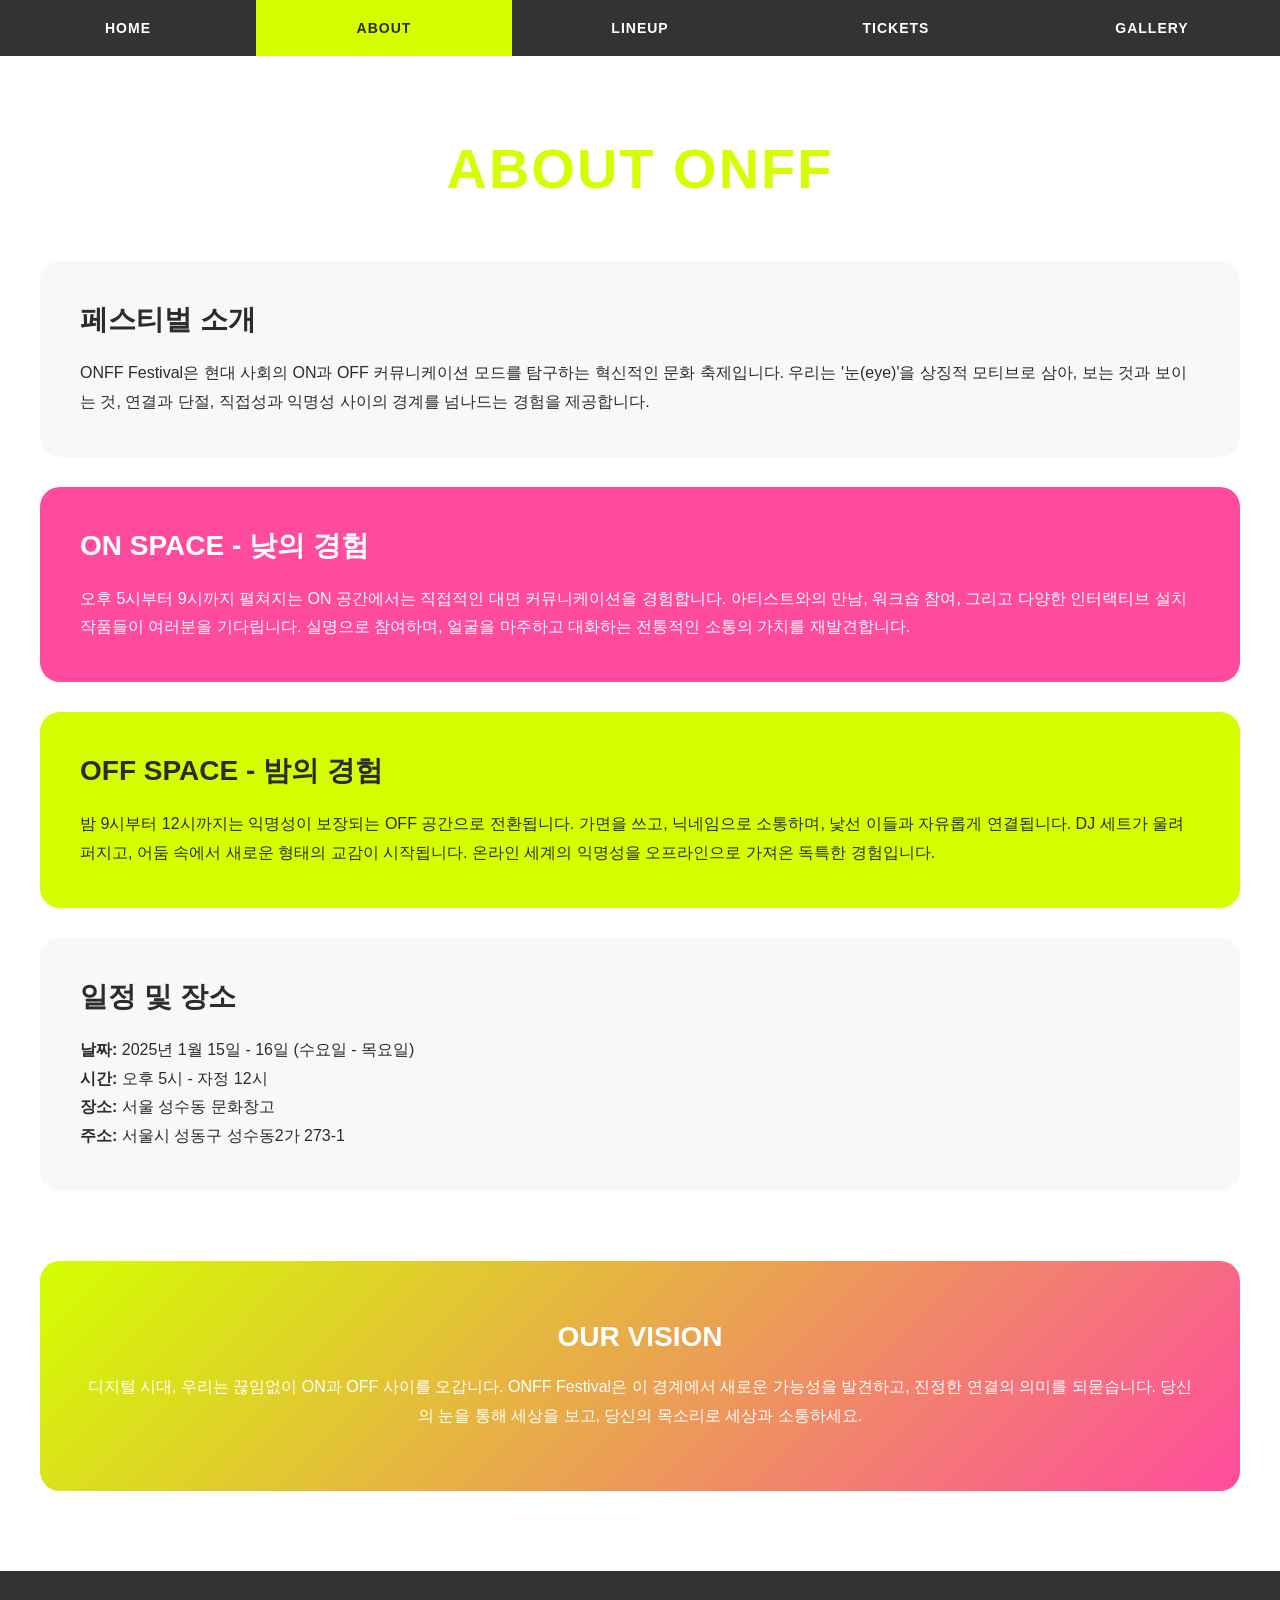
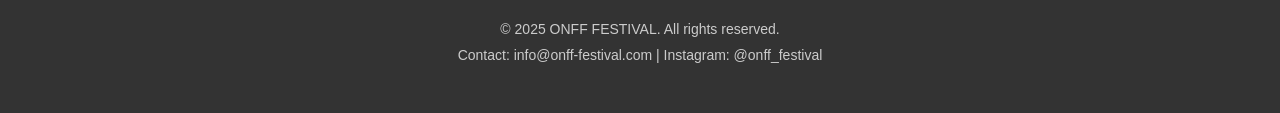
==== about.html @ 3f4d203e "Add files via upload" ====
<!DOCTYPE html>
<html lang="ko">
<head>
    <meta charset="UTF-8">
    <meta name="viewport" content="width=device-width, initial-scale=1.0">
    <title>ABOUT - 2025 ONFF FESTIVAL</title>
    <link rel="stylesheet" href="styles.css">
</head>
<body>
    <!-- Navigation Bar -->
    <nav class="navbar">
        <div class="nav-container">
            <ul class="nav-menu">
                <li><a href="index.html" class="nav-link">HOME</a></li>
                <li><a href="about.html" class="nav-link active">ABOUT</a></li>
                <li><a href="lineup.html" class="nav-link">LINEUP</a></li>
                <li><a href="tickets.html" class="nav-link">TICKETS</a></li>
                <li><a href="gallery.html" class="nav-link">GALLERY</a></li>
            </ul>
        </div>
    </nav>

    <!-- About Section -->
    <section class="content-section">
        <div class="content-container">
            <h1 class="page-title">ABOUT ONFF</h1>
            
            <div class="about-content">
                <div class="about-box">
                    <h2 class="section-subtitle">페스티벌 소개</h2>
                    <p class="section-text">
                        ONFF Festival은 현대 사회의 ON과 OFF 커뮤니케이션 모드를 탐구하는 혁신적인 문화 축제입니다. 
                        우리는 '눈(eye)'을 상징적 모티브로 삼아, 보는 것과 보이는 것, 연결과 단절, 
                        직접성과 익명성 사이의 경계를 넘나드는 경험을 제공합니다.
                    </p>
                </div>

                <div class="about-box pink-box">
                    <h2 class="section-subtitle">ON SPACE - 낮의 경험</h2>
                    <p class="section-text">
                        오후 5시부터 9시까지 펼쳐지는 ON 공간에서는 직접적인 대면 커뮤니케이션을 경험합니다. 
                        아티스트와의 만남, 워크숍 참여, 그리고 다양한 인터랙티브 설치 작품들이 여러분을 기다립니다. 
                        실명으로 참여하며, 얼굴을 마주하고 대화하는 전통적인 소통의 가치를 재발견합니다.
                    </p>
                </div>

                <div class="about-box lime-box">
                    <h2 class="section-subtitle">OFF SPACE - 밤의 경험</h2>
                    <p class="section-text">
                        밤 9시부터 12시까지는 익명성이 보장되는 OFF 공간으로 전환됩니다. 
                        가면을 쓰고, 닉네임으로 소통하며, 낯선 이들과 자유롭게 연결됩니다. 
                        DJ 세트가 울려 퍼지고, 어둠 속에서 새로운 형태의 교감이 시작됩니다. 
                        온라인 세계의 익명성을 오프라인으로 가져온 독특한 경험입니다.
                    </p>
                </div>

                <div class="about-box">
                    <h2 class="section-subtitle">일정 및 장소</h2>
                    <p class="section-text">
                        <strong>날짜:</strong> 2025년 1월 15일 - 16일 (수요일 - 목요일)<br>
                        <strong>시간:</strong> 오후 5시 - 자정 12시<br>
                        <strong>장소:</strong> 서울 성수동 문화창고<br>
                        <strong>주소:</strong> 서울시 성동구 성수동2가 273-1
                    </p>
                </div>

                <div class="about-vision">
                    <h2 class="section-subtitle">OUR VISION</h2>
                    <p class="section-text">
                        디지털 시대, 우리는 끊임없이 ON과 OFF 사이를 오갑니다. 
                        ONFF Festival은 이 경계에서 새로운 가능성을 발견하고, 
                        진정한 연결의 의미를 되묻습니다. 당신의 눈을 통해 세상을 보고, 
                        당신의 목소리로 세상과 소통하세요.
                    </p>
                </div>
            </div>
        </div>
    </section>

    <footer class="footer">
        <div class="footer-content">
            <p>&copy; 2025 ONFF FESTIVAL. All rights reserved.</p>
            <p>Contact: info@onff-festival.com | Instagram: @onff_festival</p>
        </div>
    </footer>
</body>
</html>
---- styles.css ----
* {
    margin: 0;
    padding: 0;
    box-sizing: border-box;
}

:root {
    --lime-green: #D4FF00;
    --hot-pink: #FF4B9E;
    --dark-bg: #3a3a3a;
    --black: #2c2c2c;
    --white: #ffffff;
    --gray: #f8f8f8;
    --nav-dark: #333333;
}

body {
    font-family: 'Arial', sans-serif;
    background-color: #ebebeb;
    color: var(--black);
}

/* Navigation Bar */
.navbar {
    background-color: var(--nav-dark);
    padding: 0;
    position: sticky;
    top: 0;
    z-index: 1000;
}

.nav-container {
    max-width: 1400px;
    margin: 0 auto;
}

.nav-menu {
    display: flex;
    list-style: none;
    justify-content: center;
    gap: 0;
}

.nav-menu li {
    flex: 1;
    text-align: center;
}

.nav-link {
    display: block;
    color: var(--white);
    text-decoration: none;
    padding: 20px 30px;
    font-weight: 600;
    font-size: 14px;
    letter-spacing: 1px;
    transition: all 0.3s ease;
    background-color: var(--nav-dark);
}

.nav-link:hover {
    background-color: var(--dark-bg);
}

.nav-link.active {
    background-color: var(--lime-green);
    color: var(--black);
}

/* Hero Section */
.hero {
    background-color: var(--white);
    padding: 80px 40px;
}

/* New Hero Section with Big Illustration */
.hero-new {
    width: 100%;
    min-height: 600px;
    background-color: var(--white);
    position: relative;
    overflow: hidden;
}

.hero-background {
    width: 100%;
    height: 100%;
    display: flex;
    align-items: center;
    justify-content: center;
}

.hero-main-image {
    width: 100%;
    height: auto;
    max-height: 800px;
    object-fit: cover;
    display: block;
}

/* Five Zones Section */
.five-zones {
    background-color: var(--white);
    padding: 80px 40px;
}

.zones-container {
    max-width: 1200px;
    margin: 0 auto;
    text-align: center;
}

.zones-title {
    font-size: 48px;
    font-weight: 900;
    color: var(--black);
    margin-bottom: 15px;
    text-transform: uppercase;
    letter-spacing: 2px;
}

.zones-subtitle {
    font-size: 20px;
    color: #666;
    margin-bottom: 50px;
    font-weight: 600;
}

.zones-grid {
    display: grid;
    grid-template-columns: repeat(5, 1fr);
    gap: 30px;
    align-items: center;
}

.zone-item {
    display: flex;
    flex-direction: column;
    align-items: center;
    gap: 15px;
}

.zone-icon {
    width: 120px;
    height: 120px;
    background-color: var(--lime-green);
    border-radius: 50%;
    display: flex;
    align-items: center;
    justify-content: center;
    padding: 20px;
    transition: transform 0.3s ease;
}

.zone-icon:hover {
    transform: scale(1.1);
}

.zone-img {
    width: 100%;
    height: 100%;
    object-fit: contain;
}

.zone-label {
    font-size: 18px;
    font-weight: 700;
    color: var(--black);
    text-transform: capitalize;
}

.zone-cta {
    display: flex;
    align-items: center;
    justify-content: center;
}

.zone-button {
    background-color: var(--hot-pink);
    color: var(--white);
    padding: 18px 35px;
    border-radius: 50px;
    font-size: 16px;
    font-weight: 800;
    text-transform: uppercase;
    text-decoration: none;
    transition: all 0.3s ease;
    box-shadow: 0 4px 15px rgba(255, 75, 158, 0.3);
}

.zone-button:hover {
    background-color: #ff3388;
    transform: translateY(-3px);
    box-shadow: 0 6px 20px rgba(255, 75, 158, 0.4);
}

.hero-container {
    max-width: 1400px;
    margin: 0 auto;
    display: grid;
    grid-template-columns: 1fr 1fr;
    gap: 60px;
    align-items: start;
}

.hero-content {
    padding-right: 40px;
}

.hero-title {
    font-size: 72px;
    font-weight: 900;
    color: var(--lime-green);
    line-height: 1.1;
    margin-bottom: 30px;
    text-transform: uppercase;
    letter-spacing: -2px;
}

.hero-description {
    font-size: 16px;
    line-height: 1.8;
    color: #888;
    max-width: 500px;
}

.hero-poster {
    display: flex;
    flex-direction: column;
    gap: 20px;
}

.poster-card {
    background-color: var(--hot-pink);
    border-radius: 20px;
    padding: 40px;
    display: flex;
    flex-direction: column;
    align-items: center;
    gap: 20px;
}

.poster-image {
    width: 150px;
    height: 150px;
    display: flex;
    align-items: center;
    justify-content: center;
}

.poster-img {
    width: 100%;
    height: 100%;
    object-fit: contain;
}

.poster-text {
    text-align: center;
    color: var(--white);
}

.poster-date {
    font-size: 16px;
    line-height: 1.6;
    font-weight: 600;
}

.ticket-button {
    background-color: var(--hot-pink);
    color: var(--white);
    border: none;
    padding: 18px 40px;
    border-radius: 50px;
    font-size: 14px;
    font-weight: 700;
    cursor: pointer;
    transition: all 0.3s ease;
    text-transform: uppercase;
    letter-spacing: 0.5px;
    box-shadow: 0 4px 15px rgba(255, 75, 158, 0.3);
}

.ticket-button:hover {
    background-color: #ff3388;
    transform: translateY(-2px);
    box-shadow: 0 6px 20px rgba(255, 75, 158, 0.4);
}

/* Lineup Section */
.lineup {
    background-color: var(--white);
    padding: 60px 40px 100px;
}

.lineup-container {
    max-width: 1400px;
    margin: 0 auto;
}

.lineup-title {
    font-size: 32px;
    font-weight: 900;
    color: var(--black);
    margin-bottom: 40px;
    text-transform: uppercase;
    letter-spacing: 2px;
}

.lineup-grid {
    display: grid;
    grid-template-columns: repeat(4, 1fr);
    gap: 30px;
}

.lineup-card {
    border-radius: 20px;
    padding: 30px 25px;
    display: flex;
    flex-direction: column;
    align-items: center;
    gap: 15px;
    transition: transform 0.3s ease;
    cursor: pointer;
}

.lineup-card:hover {
    transform: translateY(-10px);
}

.lineup-card.pink {
    background-color: var(--hot-pink);
}

.lineup-card.lime {
    background-color: var(--lime-green);
}

.card-icon {
    width: 100px;
    height: 100px;
    display: flex;
    align-items: center;
    justify-content: center;
    overflow: hidden;
}

.lineup-img {
    width: 100%;
    height: 100%;
    object-fit: contain;
}

.card-label {
    font-size: 18px;
    font-weight: 700;
    text-transform: capitalize;
}

.lineup-card.pink .card-label {
    color: var(--white);
}

.lineup-card.lime .card-label {
    color: var(--black);
}

/* Responsive Design */
@media (max-width: 1024px) {
    .hero-container {
        grid-template-columns: 1fr;
        gap: 40px;
    }
    
    .hero-content {
        padding-right: 0;
    }
    
    .lineup-grid {
        grid-template-columns: repeat(2, 1fr);
    }

    .zones-grid {
        grid-template-columns: repeat(3, 1fr);
        gap: 40px 20px;
    }

    .zone-cta {
        grid-column: 1 / -1;
    }

    .ticket-grid {
        grid-template-columns: repeat(2, 1fr);
    }

    .gallery-grid {
        grid-template-columns: repeat(2, 1fr);
    }
}

@media (max-width: 768px) {
    .nav-menu {
        flex-wrap: wrap;
    }
    
    .nav-link {
        padding: 15px 15px;
        font-size: 11px;
    }
    
    .hero-title {
        font-size: 48px;
    }

    .hero-main-image {
        max-height: 400px;
    }

    .zones-title {
        font-size: 36px;
    }

    .zones-subtitle {
        font-size: 16px;
    }

    .zones-grid {
        grid-template-columns: repeat(2, 1fr);
        gap: 30px;
    }

    .zone-icon {
        width: 100px;
        height: 100px;
    }

    .zone-cta {
        grid-column: 1 / -1;
    }
    
    .lineup-grid {
        grid-template-columns: 1fr;
    }

    .ticket-grid {
        grid-template-columns: 1fr;
    }

    .gallery-grid {
        grid-template-columns: 1fr;
    }

    .info-grid {
        grid-template-columns: 1fr;
    }
}

@media (max-width: 480px) {
    .hero {
        padding: 40px 20px;
    }
    
    .lineup {
        padding: 40px 20px;
    }
    
    .hero-title {
        font-size: 36px;
    }

    .hero-main-image {
        max-height: 300px;
    }

    .five-zones {
        padding: 40px 20px;
    }

    .zones-title {
        font-size: 28px;
    }

    .zones-grid {
        grid-template-columns: 1fr;
    }

    .zone-icon {
        width: 80px;
        height: 80px;
    }

    .content-section {
        padding: 40px 20px;
    }
}

/* Content Pages Styles */
.content-section {
    background-color: var(--white);
    padding: 80px 40px;
    min-height: calc(100vh - 200px);
}

.content-container {
    max-width: 1200px;
    margin: 0 auto;
}

.page-title {
    font-size: 56px;
    font-weight: 900;
    color: var(--lime-green);
    text-align: center;
    margin-bottom: 60px;
    text-transform: uppercase;
    letter-spacing: 2px;
}

/* About Page */
.about-content {
    display: flex;
    flex-direction: column;
    gap: 30px;
}

.about-box {
    background-color: #f8f8f8;
    padding: 40px;
    border-radius: 20px;
}

.about-box.pink-box {
    background-color: var(--hot-pink);
    color: var(--white);
}

.about-box.lime-box {
    background-color: var(--lime-green);
    color: var(--black);
}

.section-subtitle {
    font-size: 28px;
    font-weight: 800;
    margin-bottom: 20px;
    text-transform: uppercase;
}

.section-text {
    font-size: 16px;
    line-height: 1.8;
}

.about-vision {
    margin-top: 40px;
    text-align: center;
    padding: 60px 40px;
    background: linear-gradient(135deg, var(--lime-green), var(--hot-pink));
    border-radius: 20px;
    color: var(--white);
}

/* Lineup Page */
.lineup-schedule {
    margin-top: 40px;
}

.schedule-title {
    font-size: 32px;
    font-weight: 800;
    color: var(--black);
    margin: 60px 0 30px 0;
    padding-bottom: 15px;
    border-bottom: 3px solid var(--lime-green);
}

.artist-detail {
    display: grid;
    grid-template-columns: 200px 1fr;
    gap: 40px;
    margin-bottom: 40px;
    padding: 30px;
    border-radius: 20px;
    background-color: #f8f8f8;
}

.artist-detail.pink-detail {
    border-left: 5px solid var(--hot-pink);
}

.artist-detail.lime-detail {
    border-left: 5px solid var(--lime-green);
}

.artist-image-placeholder {
    width: 200px;
    height: 200px;
    background-color: #e0e0e0;
    border-radius: 15px;
    display: flex;
    align-items: center;
    justify-content: center;
    overflow: hidden;
}

.artist-img {
    width: 100%;
    height: 100%;
    object-fit: cover;
}

.artist-name {
    font-size: 28px;
    font-weight: 900;
    color: var(--black);
    margin-bottom: 10px;
}

.artist-type {
    font-size: 14px;
    font-weight: 700;
    color: var(--hot-pink);
    margin-bottom: 5px;
    text-transform: uppercase;
}

.artist-time {
    font-size: 16px;
    font-weight: 600;
    color: #666;
    margin-bottom: 15px;
}

.artist-description {
    font-size: 15px;
    line-height: 1.7;
    color: #555;
}

.workshop-section {
    margin-top: 80px;
    padding: 40px;
    background-color: #f8f8f8;
    border-radius: 20px;
}

.workshop-grid {
    display: grid;
    grid-template-columns: repeat(2, 1fr);
    gap: 20px;
    margin-top: 30px;
}

.workshop-card {
    background-color: var(--white);
    padding: 25px;
    border-radius: 15px;
    border: 2px solid var(--lime-green);
}

.workshop-card h4 {
    font-size: 18px;
    font-weight: 800;
    color: var(--black);
    margin-bottom: 10px;
}

.workshop-time {
    font-size: 14px;
    color: var(--hot-pink);
    font-weight: 600;
    margin-bottom: 10px;
}

.workshop-card p {
    font-size: 14px;
    line-height: 1.6;
    color: #666;
}

/* Tickets Page */
.tickets-intro {
    text-align: center;
    margin-bottom: 60px;
}

.intro-text {
    font-size: 18px;
    line-height: 1.8;
    color: #666;
    max-width: 800px;
    margin: 0 auto;
}

.ticket-grid {
    display: grid;
    grid-template-columns: repeat(2, 1fr);
    gap: 30px;
    margin-bottom: 60px;
}

.ticket-card {
    background-color: #f8f8f8;
    border-radius: 20px;
    padding: 40px;
    position: relative;
    transition: transform 0.3s ease, box-shadow 0.3s ease;
}

.ticket-card:hover {
    transform: translateY(-10px);
    box-shadow: 0 10px 30px rgba(0,0,0,0.1);
}

.ticket-card.lime-ticket {
    border: 3px solid var(--lime-green);
}

.ticket-card.pink-ticket {
    border: 3px solid var(--hot-pink);
}

.ticket-card.premium-ticket {
    background: linear-gradient(135deg, #fff, #f0f0f0);
    border: 3px solid var(--lime-green);
}

.ticket-card.vip-ticket {
    background: linear-gradient(135deg, #2c2c2c, #1a1a1a);
    color: var(--white);
    border: 3px solid var(--hot-pink);
}

.ticket-badge {
    position: absolute;
    top: 20px;
    right: 20px;
    background-color: var(--lime-green);
    color: var(--black);
    padding: 8px 20px;
    border-radius: 20px;
    font-weight: 800;
    font-size: 12px;
}

.ticket-badge.vip-badge {
    background-color: var(--hot-pink);
    color: var(--white);
}

.ticket-header {
    margin-bottom: 20px;
}

.ticket-name {
    font-size: 28px;
    font-weight: 900;
    margin-bottom: 5px;
}

.ticket-date {
    font-size: 14px;
    color: #888;
    font-weight: 600;
}

.vip-ticket .ticket-date {
    color: #ccc;
}

.ticket-price {
    margin-bottom: 25px;
    padding-bottom: 25px;
    border-bottom: 2px solid #ddd;
}

.vip-ticket .ticket-price {
    border-bottom: 2px solid #444;
}

.price-original {
    display: block;
    font-size: 18px;
    color: #999;
    text-decoration: line-through;
    margin-bottom: 5px;
}

.price-amount {
    font-size: 36px;
    font-weight: 900;
    color: var(--hot-pink);
}

.vip-ticket .price-amount {
    color: var(--lime-green);
}

.ticket-features {
    list-style: none;
    padding: 0;
    margin-bottom: 30px;
}

.ticket-features li {
    padding: 10px 0;
    font-size: 15px;
    color: #555;
}

.vip-ticket .ticket-features li {
    color: #ddd;
}

.buy-ticket-btn {
    width: 100%;
    padding: 18px;
    background-color: var(--lime-green);
    color: var(--black);
    border: none;
    border-radius: 50px;
    font-size: 16px;
    font-weight: 800;
    cursor: pointer;
    transition: all 0.3s ease;
    text-transform: uppercase;
}

.buy-ticket-btn:hover {
    background-color: #b8e600;
    transform: scale(1.05);
}

.buy-ticket-btn.premium-btn {
    background-color: var(--hot-pink);
    color: var(--white);
}

.buy-ticket-btn.premium-btn:hover {
    background-color: #ff3388;
}

.buy-ticket-btn.vip-btn {
    background-color: var(--hot-pink);
    color: var(--white);
}

.buy-ticket-btn.vip-btn:hover {
    background-color: var(--lime-green);
    color: var(--black);
}

.ticket-info {
    margin-top: 80px;
}

.info-grid {
    display: grid;
    grid-template-columns: repeat(2, 1fr);
    gap: 30px;
    margin-top: 30px;
}

.info-box {
    background-color: #f8f8f8;
    padding: 30px;
    border-radius: 15px;
}

.info-box h4 {
    font-size: 20px;
    font-weight: 800;
    color: var(--black);
    margin-bottom: 15px;
}

.info-box p {
    font-size: 15px;
    line-height: 1.7;
    color: #666;
}

.notice-section {
    margin-top: 60px;
    background-color: #fff8e6;
    padding: 40px;
    border-radius: 15px;
    border-left: 5px solid var(--lime-green);
}

.notice-section h3 {
    font-size: 22px;
    font-weight: 800;
    color: var(--black);
    margin-bottom: 20px;
}

.notice-list {
    list-style: none;
    padding: 0;
}

.notice-list li {
    padding: 10px 0;
    padding-left: 25px;
    position: relative;
    font-size: 14px;
    line-height: 1.7;
    color: #555;
}

.notice-list li:before {
    content: "•";
    position: absolute;
    left: 0;
    color: var(--hot-pink);
    font-size: 20px;
}

/* Gallery Page */
.gallery-intro {
    text-align: center;
    margin-bottom: 60px;
}

.gallery-section-title {
    margin: 60px 0 30px 0;
}

.gallery-section-title h2 {
    font-size: 32px;
    font-weight: 900;
    color: var(--black);
    text-align: center;
    padding-bottom: 15px;
    border-bottom: 3px solid var(--lime-green);
}

.gallery-grid {
    display: grid;
    grid-template-columns: repeat(4, 1fr);
    gap: 20px;
    margin-bottom: 60px;
}

.gallery-item {
    position: relative;
    border-radius: 15px;
    overflow: hidden;
    aspect-ratio: 1;
}

.gallery-item.pink-bg {
    background-color: var(--hot-pink);
}

.gallery-item.lime-bg {
    background-color: var(--lime-green);
}

.gallery-placeholder {
    width: 100%;
    height: 100%;
    position: relative;
    display: flex;
    align-items: center;
    justify-content: center;
    background-color: #e0e0e0;
}

.gallery-img {
    width: 100%;
    height: 100%;
    object-fit: cover;
}

.gallery-overlay {
    position: absolute;
    bottom: 0;
    left: 0;
    right: 0;
    background: linear-gradient(transparent, rgba(0,0,0,0.8));
    padding: 20px;
    opacity: 0;
    transition: opacity 0.3s ease;
}

.gallery-item:hover .gallery-overlay {
    opacity: 1;
}

.gallery-caption {
    color: var(--white);
    font-size: 14px;
    font-weight: 600;
    text-align: center;
}

.video-section {
    margin: 80px 0;
    text-align: center;
}

.video-placeholder {
    background-color: #f8f8f8;
    border-radius: 20px;
    padding: 80px 40px;
    margin-top: 30px;
    border: 3px dashed #ddd;
}

.video-text {
    font-size: 18px;
    line-height: 1.8;
    color: #666;
}

.social-section {
    margin-top: 80px;
    text-align: center;
    padding: 60px 40px;
    background: linear-gradient(135deg, var(--lime-green), var(--hot-pink));
    border-radius: 20px;
    color: var(--white);
}

.social-text {
    font-size: 18px;
    line-height: 1.8;
    margin: 30px 0;
}

.social-links {
    display: flex;
    gap: 20px;
    justify-content: center;
    margin-top: 30px;
}

.social-btn {
    padding: 15px 40px;
    background-color: var(--white);
    color: var(--black);
    text-decoration: none;
    border-radius: 50px;
    font-weight: 800;
    font-size: 16px;
    transition: all 0.3s ease;
}

.social-btn:hover {
    background-color: var(--black);
    color: var(--white);
    transform: scale(1.05);
}

/* Footer */
.footer {
    background-color: var(--nav-dark);
    color: var(--white);
    padding: 40px 20px;
    text-align: center;
}

.footer-content {
    max-width: 1200px;
    margin: 0 auto;
}

.footer-content p {
    margin: 10px 0;
    font-size: 14px;
    color: #ccc;
}

/* Timetable Page */
.timetable-intro {
    text-align: center;
    margin-bottom: 60px;
}

.timetable-day {
    margin-bottom: 80px;
}

.day-title {
    font-size: 36px;
    font-weight: 900;
    color: var(--black);
    margin-bottom: 40px;
    padding-bottom: 15px;
    border-bottom: 4px solid var(--lime-green);
}

.time-schedule {
    display: flex;
    flex-direction: column;
    gap: 20px;
}

.time-block {
    display: grid;
    grid-template-columns: 200px 1fr;
    gap: 30px;
    background-color: #f8f8f8;
    padding: 25px;
    border-radius: 15px;
    transition: transform 0.3s ease;
}

.time-block:hover {
    transform: translateX(10px);
}

.time-label {
    font-size: 18px;
    font-weight: 800;
    padding: 15px 20px;
    border-radius: 10px;
    text-align: center;
    display: flex;
    align-items: center;
    justify-content: center;
}

.lime-time {
    background-color: var(--lime-green);
    color: var(--black);
}

.pink-time {
    background-color: var(--hot-pink);
    color: var(--white);
}

.time-content h3 {
    font-size: 22px;
    font-weight: 800;
    color: var(--black);
    margin-bottom: 10px;
}

.time-content p {
    font-size: 15px;
    line-height: 1.7;
    color: #666;
    margin: 5px 0;
}

.time-content strong {
    color: var(--black);
}

.highlight-event {
    background: linear-gradient(135deg, rgba(212, 255, 0, 0.1), rgba(255, 75, 158, 0.1));
    padding: 15px;
    border-radius: 10px;
    margin: -15px;
}

.highlight-event h3 {
    color: var(--hot-pink);
}

.timetable-notice {
    background-color: #fff8e6;
    padding: 40px;
    border-radius: 15px;
    border-left: 5px solid var(--lime-green);
    margin-top: 60px;
}

.timetable-notice h3 {
    font-size: 22px;
    font-weight: 800;
    color: var(--black);
    margin-bottom: 20px;
}

.timetable-notice ul {
    list-style: none;
    padding: 0;
}

.timetable-notice li {
    padding: 10px 0;
    padding-left: 25px;
    position: relative;
    font-size: 15px;
    line-height: 1.7;
    color: #555;
}

.timetable-notice li:before {
    content: "•";
    position: absolute;
    left: 0;
    color: var(--hot-pink);
    font-size: 20px;
}

.zone-map-section {
    margin-top: 80px;
    text-align: center;
}

.zone-map-placeholder {
    background-color: #f8f8f8;
    padding: 40px;
    border-radius: 20px;
    margin: 30px 0;
    min-height: 400px;
    display: flex;
    align-items: center;
    justify-content: center;
}

.zone-map-img {
    width: 100%;
    max-width: 800px;
    height: auto;
}

.zone-legend {
    display: flex;
    justify-content: center;
    gap: 30px;
    flex-wrap: wrap;
    margin-top: 20px;
}

.legend-item {
    display: flex;
    align-items: center;
    gap: 10px;
    font-size: 15px;
    font-weight: 600;
}

.legend-color {
    width: 20px;
    height: 20px;
    border-radius: 4px;
    display: inline-block;
}

/* Responsive for Timetable */
@media (max-width: 768px) {
    .time-block {
        grid-template-columns: 1fr;
        gap: 15px;
    }

    .time-label {
        font-size: 16px;
        padding: 12px 15px;
    }

    .day-title {
        font-size: 28px;
    }

    .zone-legend {
        gap: 15px;
    }

    .legend-item {
        font-size: 13px;
    }
}
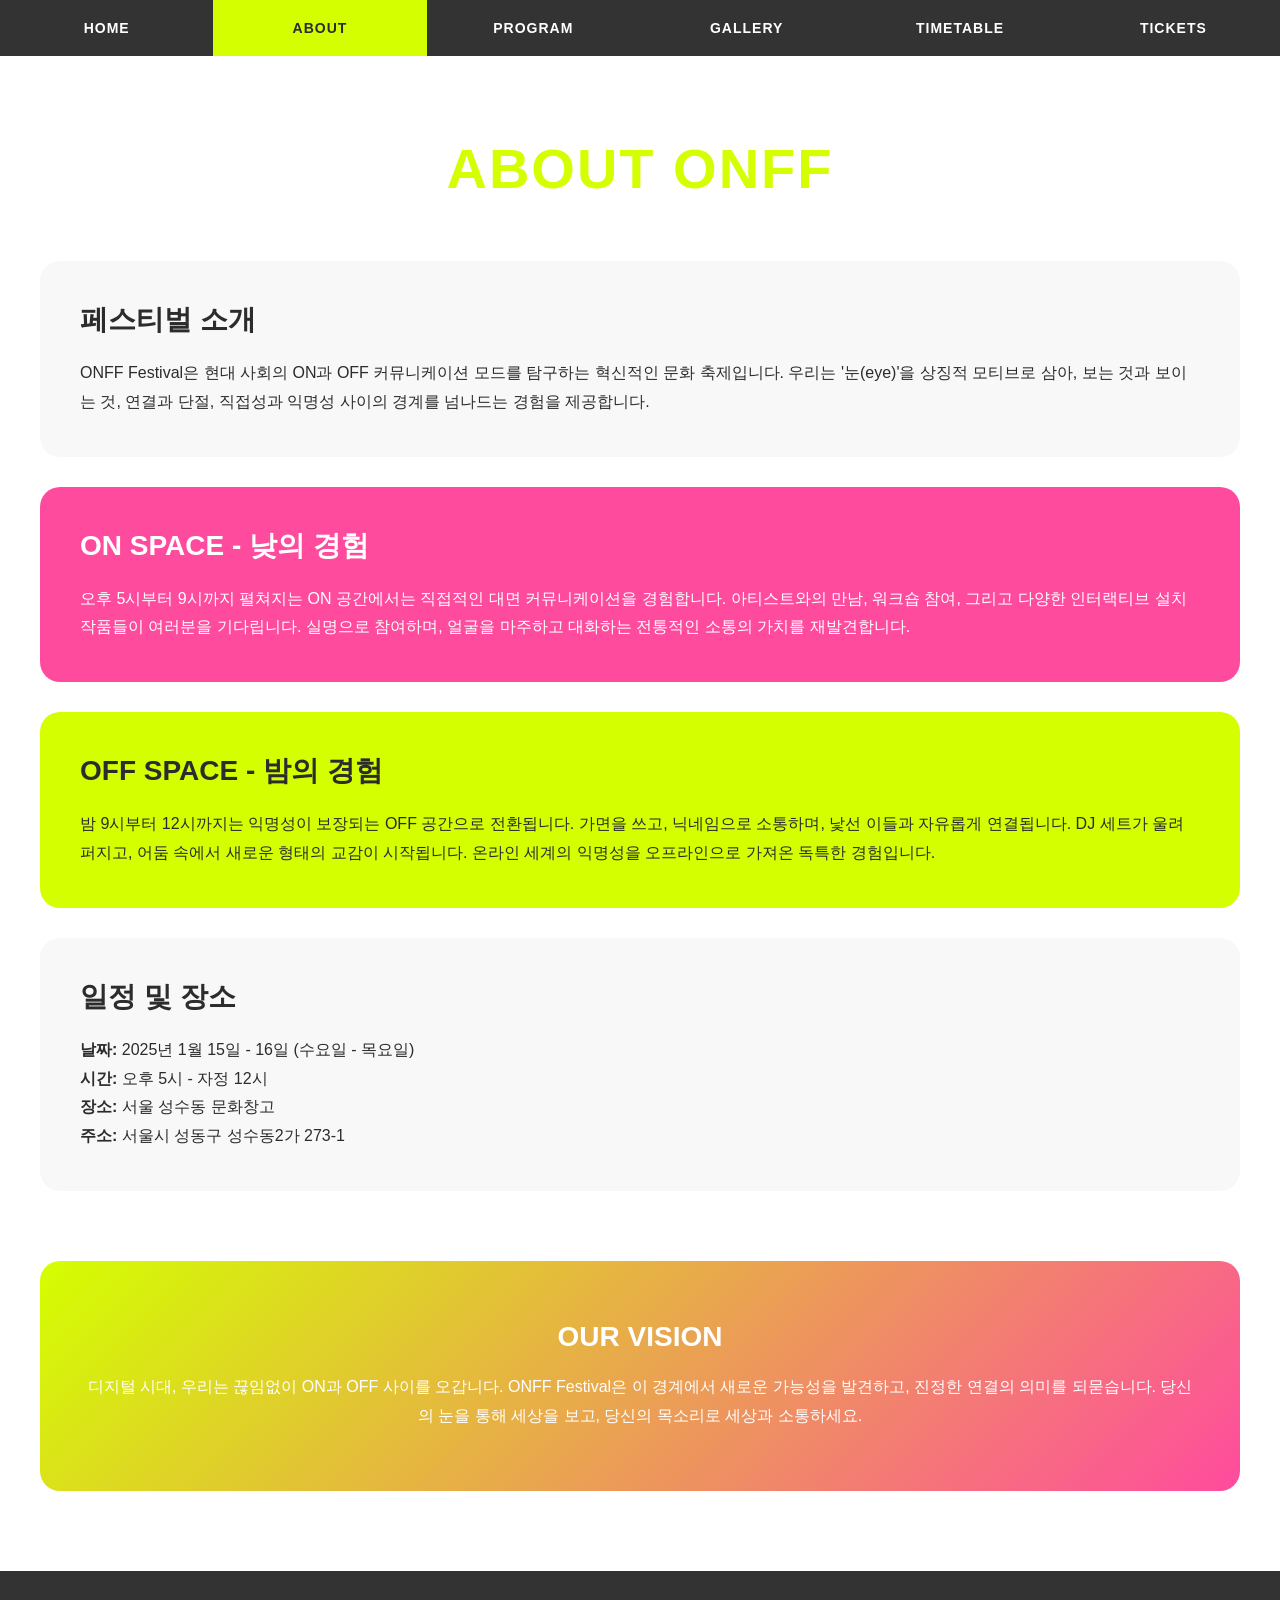
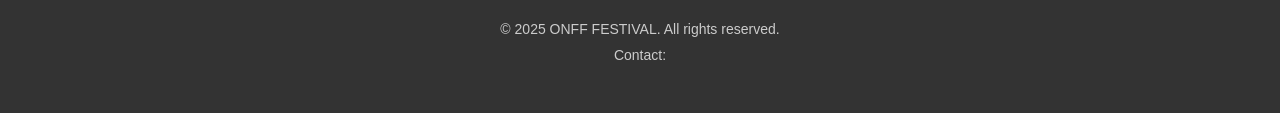
==== commit f17a932d: "Add files via upload" ====
--- a/about.html
+++ b/about.html
@@ -13,9 +13,10 @@
             <ul class="nav-menu">
                 <li><a href="index.html" class="nav-link">HOME</a></li>
                 <li><a href="about.html" class="nav-link active">ABOUT</a></li>
-                <li><a href="lineup.html" class="nav-link">LINEUP</a></li>
+                <li><a href="lineup.html" class="nav-link">PROGRAM</a></li>
+                <li><a href="gallery.html" class="nav-link">GALLERY</a></li>
+                <li><a href="timetable.html" class="nav-link">TIMETABLE</a></li>
                 <li><a href="tickets.html" class="nav-link">TICKETS</a></li>
-                <li><a href="gallery.html" class="nav-link">GALLERY</a></li>
             </ul>
         </div>
     </nav>
@@ -80,8 +81,4 @@
     <footer class="footer">
         <div class="footer-content">
             <p>&copy; 2025 ONFF FESTIVAL. All rights reserved.</p>
-            <p>Contact: info@onff-festival.com | Instagram: @onff_festival</p>
-        </div>
-    </footer>
-</body>
-</html>
+            <p>Contact: <a href="/cdn-cgi/l/email-protection" class="__cf_email__" data-cfemail="fc95929a93bc93929a9ad19a998
